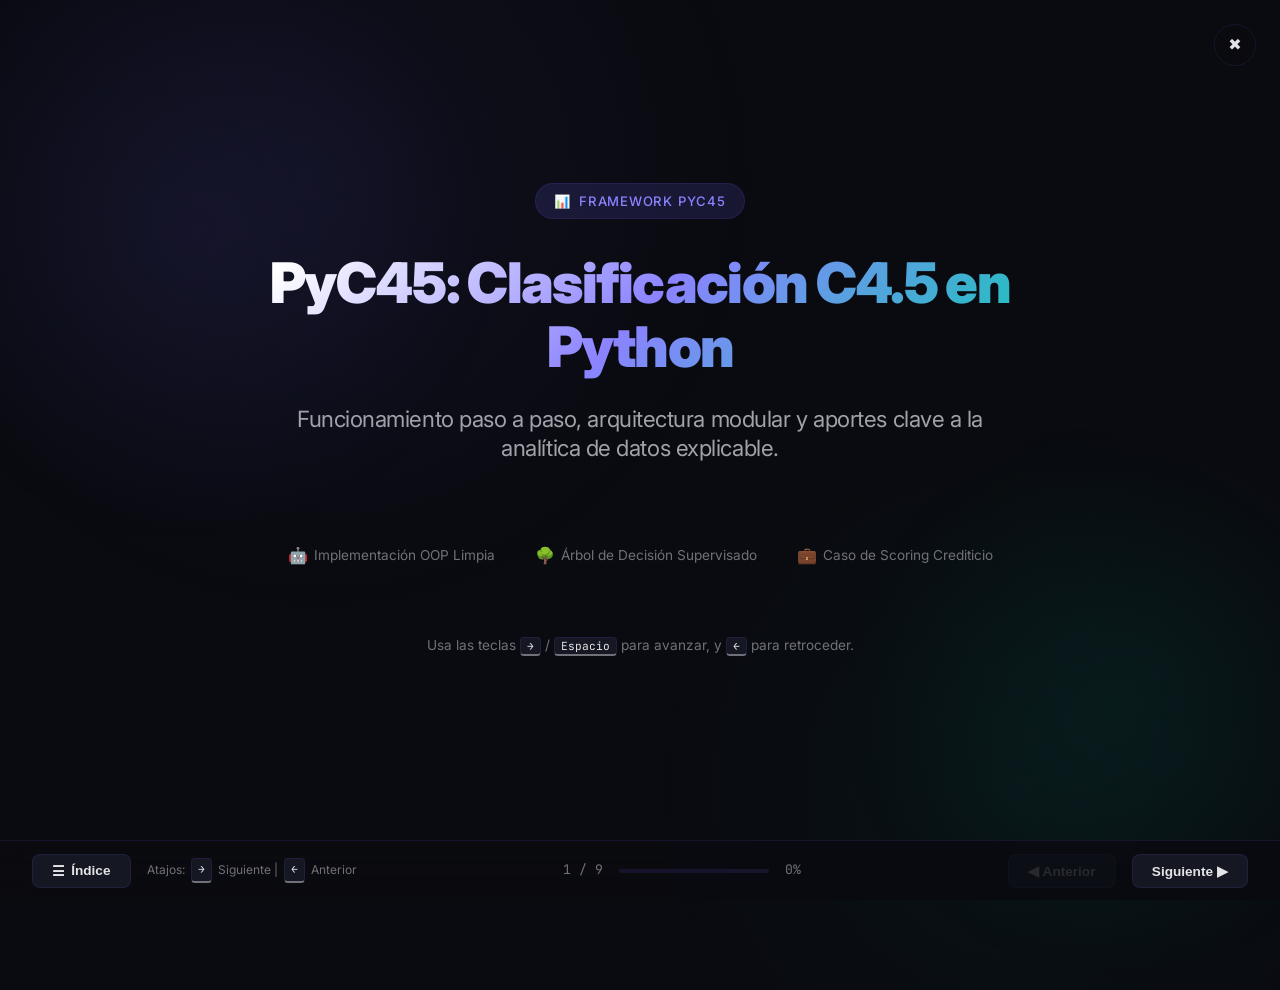
==== web_verification/presentacion.html @ 8dbe1c14 "actualizado" ====
<!DOCTYPE html>
<html lang="es">
<head>
  <meta charset="UTF-8"/>
  <meta name="viewport" content="width=device-width, initial-scale=1.0"/>
  <title>Presentación PyC45 — Funcionamiento, Características y Aportes</title>
  <meta name="description" content="Presentación interactiva sobre el funcionamiento paso a paso, características y aportes a la analítica del framework PyC45."/>
  <link rel="stylesheet" href="presentacion.css"/>
</head>
<body>

  <!-- Ambient Glow Backgrounds -->
  <div class="bg-glow-1"></div>
  <div class="bg-glow-2"></div>

  <!-- Close/Home Button -->
  <a href="index.html" class="home-btn" title="Volver al Informe Técnico">
    <span>✖</span>
  </a>

  <!-- Main Slideshow Container -->
  <div class="presentation-container">
    <div class="slides-wrapper">

      <!-- ==================== SLIDE 1: PORTADA ==================== -->
      <section class="slide slide-cover">
        <div class="hero-badge">
          <span class="icon">📊</span> Framework PyC45
        </div>
        <h1>PyC45: Clasificación C4.5 en Python</h1>
        <h2>Funcionamiento paso a paso, arquitectura modular y aportes clave a la analítica de datos explicable.</h2>
        
        <div class="meta-info" style="margin-top:2rem;">
          <div class="hero-meta-item">
            <span class="icon">🤖</span>
            <span>Implementación OOP Limpia</span>
          </div>
          <div class="hero-meta-item">
            <span class="icon">🌳</span>
            <span>Árbol de Decisión Supervisado</span>
          </div>
          <div class="hero-meta-item">
            <span class="icon">💼</span>
            <span>Caso de Scoring Crediticio</span>
          </div>
        </div>
        
        <p style="margin-top: 4rem; font-size: 0.85rem; color: var(--text-muted);">
          Usa las teclas <span class="key-tag">→</span> / <span class="key-tag">Espacio</span> para avanzar, y <span class="key-tag">←</span> para retroceder.
        </p>
      </section>

      <!-- ==================== SLIDE 2: ¿QUÉ ES PYC45? ==================== -->
      <section class="slide">
        <div class="slide-header">
          <div class="slide-number-indicator">Diapositiva 02</div>
          <h2 class="slide-title">¿Qué es el Proyecto PyC45?</h2>
        </div>
        <div class="slide-body">
          <div class="split-layout">
            <div>
              <p style="font-size:1.15rem; line-height:1.7; margin-bottom:1.5rem;">
                <strong>PyC45</strong> es una implementación limpia, modular y orientada a objetos en Python puro del algoritmo clásico <strong>C4.5</strong> (creado por Ross Quinlan en 1993) para tareas de clasificación binaria supervisada.
              </p>
              
              <div class="info-box method">
                <strong>Objetivo del Framework:</strong><br/>
                Ofrecer una alternativa transparente e interpretable (caja blanca) frente a los complejos estimadores de librerías monolíticas, ideal tanto para la enseñanza académica como para la auditoría de reglas de negocio en entornos productivos.
              </div>
            </div>
            
            <div class="slide-grid-3" style="grid-template-columns: 1fr; gap:1rem;">
              <div class="card-slide">
                <h3><span>🧠</span> Propósito Educativo</h3>
                <p style="font-size:0.85rem;">Código en español estructurado sin optimizaciones oscuras (Cython) para facilitar el debug paso a paso.</p>
              </div>
              <div class="card-slide">
                <h3><span>⚡</span> Enfoque Práctico</h3>
                <p style="font-size:0.85rem;">Preparado para datasets de la vida real con soporte integrado para variables continuas y poda REP.</p>
              </div>
            </div>
          </div>
        </div>
      </section>

      <!-- ==================== SLIDE 3: ARQUITECTURA MODULAR ==================== -->
      <section class="slide">
        <div class="slide-header">
          <div class="slide-number-indicator">Diapositiva 03</div>
          <h2 class="slide-title">Arquitectura y Estructura Modular</h2>
        </div>
        <div class="slide-body">
          <div class="split-layout" style="align-items: stretch;">
            <div>
              <p style="margin-bottom:1.5rem;">
                El framework está desarrollado siguiendo principios de **responsabilidad única** y cohesión interna, dividiendo sus componentes principales en carpetas independientes y auto-contenidas:
              </p>
              <div class="tree-display" style="margin:0; font-size:0.75rem; line-height:1.6;">
PyC45/
├── core/                  # Núcleo Algorítmico
│   ├── classifier.py      # Interfaz de alto nivel (fit/predict)
│   ├── tree_builder.py    # Construcción recursiva del árbol
│   ├── best_split.py      # Selector de corte numérico óptimo
│   ├── entropy.py         # Calculadora de entropía de Shannon
│   ├── pruning.py         # Algoritmo de Poda por Error Reducido (REP)
│   └── decision_node.py   # Estructura del nodo interno o hoja
├── metrics/               # Suite de Evaluación
│   ├── confusion_matrix.py
│   ├── classification_metrics.py (Exactitud, F1, MCC, etc.)
│   └── roc_auc.py         # Cálculo de curva ROC y AUC
└── visualization/         # Visualización y explicabilidad
    ├── tree_plot.py       # Gráfico del árbol con Matplotlib
    └── feature_importance.py # Ranking por Gain Ratio acumulado</div>
            </div>
            
            <div style="display:flex; flex-direction:column; justify-content:center; gap:1rem;">
              <div class="card-slide">
                <h4 style="color:var(--accent-light); margin-bottom:0.5rem;">⚙️ Core Algorítmico</h4>
                <p style="font-size:0.85rem;">Separación clara de la lógica del clasificador y el builder del árbol, aislando los cálculos matemáticos (entropía y ganancia).</p>
              </div>
              <div class="card-slide">
                <h4 style="color:var(--success); margin-bottom:0.5rem;">📊 Evaluación Rigurosa</h4>
                <p style="font-size:0.85rem;">Contiene módulos de evaluación nativos (sin scikit-learn) para graficar curvas ROC y matrices de confusión detalladas.</p>
              </div>
            </div>
          </div>
        </div>
      </section>

      <!-- ==================== SLIDE 4: PIPELINE DE FUNCIONAMIENTO ==================== -->
      <section class="slide">
        <div class="slide-header">
          <div class="slide-number-indicator">Diapositiva 04</div>
          <h2 class="slide-title">Funcionamiento Paso a Paso</h2>
        </div>
        <div class="slide-body">
          <p style="margin-bottom:1.5rem;">El flujo completo de procesamiento de datos y modelado en PyC45 se organiza en 7 etapas consecutivas:</p>
          
          <div class="pipeline-diagram">
            <div class="pipeline-node">1. Carga de Datos</div>
            <div class="pipeline-arrow">➔</div>
            <div class="pipeline-node">2. Limpieza</div>
            <div class="pipeline-arrow">➔</div>
            <div class="pipeline-node">3. Partición (70/30)</div>
            <div class="pipeline-arrow">➔</div>
            <div class="pipeline-node">4. Entrenamiento</div>
          </div>
          
          <div class="pipeline-diagram" style="justify-content: flex-end; flex-direction: row-reverse;">
            <div class="pipeline-node" style="border-color:var(--success)">7. Visualización</div>
            <div class="pipeline-arrow">➔</div>
            <div class="pipeline-node">6. Evaluación</div>
            <div class="pipeline-arrow">➔</div>
            <div class="pipeline-node">5. Poda (REP)</div>
            <div class="pipeline-arrow" style="transform: rotate(180deg)">➔</div>
          </div>

          <div style="margin-top:2rem;" class="slide-grid-3">
            <div class="card-slide">
              <h4 style="color:var(--accent-light);">Paso 1–3: Preparación</h4>
              <p style="font-size:0.82rem; margin-top:0.4rem;">Lectura desde Pandas, eliminación de IDs, y división de datos. Un conjunto de validación (30%) es aislado para el proceso de poda.</p>
            </div>
            <div class="card-slide">
              <h4 style="color:var(--warning);">Paso 4–5: Modelado</h4>
              <p style="font-size:0.82rem; margin-top:0.4rem;">El árbol crece recursivamente seleccionando cortes óptimos. Después, la poda REP recorre el árbol de abajo a arriba colapsando ramas innecesarias.</p>
            </div>
            <div class="card-slide">
              <h4 style="color:var(--success);">Paso 6–7: Interpretación</h4>
              <p style="font-size:0.82rem; margin-top:0.4rem;">Cálculo de ROC-AUC y ranking de variables. Generación del gráfico visual con Matplotlib y exportación interactiva web.</p>
            </div>
          </div>
        </div>
      </section>

      <!-- ==================== SLIDE 5: EL NÚCLEO MATEMÁTICO ==================== -->
      <section class="slide">
        <div class="slide-header">
          <div class="slide-number-indicator">Diapositiva 05</div>
          <h2 class="slide-title">El Núcleo Matemático: Criterio C4.5</h2>
        </div>
        <div class="slide-body">
          <div class="split-layout">
            <div class="math-slide">
              <div class="math-item">
                <h4>1. Entropía de Shannon (Pureza)</h4>
                <p style="font-size:0.85rem; color:var(--text-secondary)">Mide el grado de impureza de las clases en un nodo:</p>
                <div class="formula">H(S) = - \sum p_i \log_2(p_i)</div>
              </div>
              <div class="math-item">
                <h4>2. Ganancia de Información (Reduction)</h4>
                <p style="font-size:0.85rem; color:var(--text-secondary)">Reducción neta de entropía al dividir por el atributo A:</p>
                <div class="formula">IG(S, A) = H(S) - \sum \frac{|S_v|}{|S|} H(S_v)</div>
              </div>
            </div>
            
            <div class="math-slide">
              <div class="math-item" style="border-color:var(--success); background:var(--success-dim)">
                <h4 style="color:var(--success)">3. Normalización con Gain Ratio (C4.5)</h4>
                <p style="font-size:0.85rem; color:var(--text-secondary)">Evita el sesgo de IG hacia atributos con muchos valores dividiendo entre el Split Information:</p>
                <div class="formula" style="color:var(--success); background:rgba(0, 212, 170, 0.08)">
                  GR(S, A) = \frac{IG(S, A)}{SplitInfo(S, A)}
                </div>
                <p style="font-size:0.8rem; color:var(--text-muted); margin-top:0.5rem; text-align:center;">
                  Donde SplitInfo mide la entropía de la propia partición.
                </p>
              </div>
              
              <div class="info-box insight" style="margin:0; padding: 0.8rem 1.2rem;">
                <strong>Manejo Numérico:</strong> C4.5 evalúa dinámicamente todos los puntos de corte medios consecutivos para variables continuas, seleccionando el umbral que maximiza el Gain Ratio.
              </div>
            </div>
          </div>
        </div>
      </section>

      <!-- ==================== SLIDE 6: PODA POR ERROR REDUCIDO ==================== -->
      <section class="slide">
        <div class="slide-header">
          <div class="slide-number-indicator">Diapositiva 06</div>
          <h2 class="slide-title">Simplificación y Control: Poda REP</h2>
        </div>
        <div class="slide-body">
          <div class="split-layout">
            <div>
              <p style="margin-bottom:1.2rem; font-size:1.05rem;">
                La Poda por Error Reducido (**Reduced Error Pruning - REP**) es una técnica clave para evitar el sobreajuste y reducir la complejidad estructural del árbol de decisión.
              </p>
              <div class="info-box warning">
                <strong>¿Cómo funciona?</strong> OPERACIÓN BOTTOM-UP<br/>
                Para cada nodo interno con hijos hoja, se evalúa si convertirlo en una sola hoja (prediciendo la clase mayoritaria local) mantiene o mejora la exactitud (accuracy) en el conjunto de validación independiente.
              </div>
              <p style="font-size:0.9rem; color:var(--text-secondary);">
                Si no hay pérdida de exactitud, el subárbol se elimina (colapsa). El proceso se repite recursivamente hacia arriba.
              </p>
            </div>
            
            <div style="display:flex; flex-direction:column; gap:1.2rem;">
              <div class="card-slide">
                <h4 style="color:var(--warning);">Antes de Poda (Sobreajuste)</h4>
                <p style="font-size:0.85rem;">El árbol crece libremente y memoriza detalles de los datos de entrenamiento (incluyendo ruido). Gran tamaño y profundidad, pero menor exactitud en validación.</p>
              </div>
              <div class="card-slide" style="border-color:var(--success)">
                <h4 style="color:var(--success);">Después de Poda (Generalización)</h4>
                <p style="font-size:0.85rem;">Las ramas que no aportan poder predictivo general sobre el conjunto de validación son colapsadas. Árbol compacto, rápido y fácil de interpretar.</p>
              </div>
            </div>
          </div>
        </div>
      </section>

      <!-- ==================== SLIDE 7: PYC45 VS C4.5 CLÁSICO ==================== -->
      <section class="slide">
        <div class="slide-header">
          <div class="slide-number-indicator">Diapositiva 07</div>
          <h2 class="slide-title">PyC45 vs. Algoritmo C4.5 Clásico</h2>
        </div>
        <div class="slide-body">
          <div class="diff-list">
            <div class="diff-item">
              <div class="diff-title">Lenguaje y Diseño</div>
              <div class="diff-details">
                <strong>C4.5 Clásico:</strong> Código estructurado en C monolítico, difícil de integrar con flujos modernos de datos.<br/>
                <strong>PyC45:</strong> Diseñado en Python 3 orientado a objetos. Legible, modular y documentado en español.
              </div>
            </div>
            <div class="diff-item">
              <div class="diff-title">Entorno de Datos</div>
              <div class="diff-details">
                <strong>C4.5 Clásico:</strong> Archivos planos propietarios (.names, .data).<br/>
                <strong>PyC45:</strong> Carga nativa de dataframes de Pandas y matrices de NumPy. Total compatibilidad en pipelines de ciencia de datos.
              </div>
            </div>
            <div class="diff-item">
              <div class="diff-title">Estrategia de Poda</div>
              <div class="diff-details">
                <strong>C4.5 Clásico:</strong> Poda Pesimista basada en intervalos de confianza estadísticos estimados sobre train.<br/>
                <strong>PyC45:</strong> Poda por Error Reducido (REP) utilizando un conjunto de validación externo e independiente.
              </div>
            </div>
            <div class="diff-item">
              <div class="diff-title">Métricas y Visualización</div>
              <div class="diff-details">
                <strong>C4.5 Clásico:</strong> Reportes básicos en consola con tasas de error generales.<br/>
                <strong>PyC45:</strong> Curva ROC-AUC, coeficientes MCC/F1, importancia de variables y visualización interactiva.
              </div>
            </div>
          </div>
        </div>
      </section>

      <!-- ==================== SLIDE 8: APORTE A ANALÍTICA ==================== -->
      <section class="slide">
        <div class="slide-header">
          <div class="slide-number-indicator">Diapositiva 08</div>
          <h2 class="slide-title">Aporte a la Analítica de Datos</h2>
        </div>
        <div class="slide-body">
          <div class="slide-grid-3">
            <div class="card-slide">
              <div style="font-size:2rem; margin-bottom:0.5rem;">🔍</div>
              <h3>Explicabilidad (XAI)</h3>
              <p style="font-size:0.85rem; line-height:1.6; margin-top:0.5rem;">
                A diferencia de los modelos de "caja negra" (como Gradient Boosting o Redes Neuronales), PyC45 genera reglas de decisión explícitas y auditables, esenciales en finanzas, seguros y medicina legal.
              </p>
            </div>
            <div class="card-slide">
              <div style="font-size:2rem; margin-bottom:0.5rem;">🎓</div>
              <h3>Pedagogía Activa</h3>
              <p style="font-size:0.85rem; line-height:1.6; margin-top:0.5rem;">
                Al ser código transparente en Python, permite a analistas y estudiantes desarmar y depurar el algoritmo paso a paso, comprendiendo a fondo el cálculo de la entropía, selección de umbrales y la poda recursiva.
              </p>
            </div>
            <div class="card-slide">
              <div style="font-size:2rem; margin-bottom:0.5rem;">📈</div>
              <h3>Métricas Robustas</h3>
              <p style="font-size:0.85rem; line-height:1.6; margin-top:0.5rem;">
                Incorpora el Coeficiente de Correlación de Matthews (MCC) y curva ROC-AUC para evitar sesgos ante clases desbalanceadas (como en el caso del impago de tarjetas de crédito).
              </p>
            </div>
          </div>
          
          <div class="info-box insight" style="margin-top:1.5rem; margin-bottom:0;">
            <strong>Explicabilidad Interactiva:</strong> La plataforma web de PyC45 cuenta con un trazador interactivo de caminos de decisión (Decision Path) para explicar individualmente la predicción de cualquier muestra.
          </div>
        </div>
      </section>

      <!-- ==================== SLIDE 9: CONCLUSIONES ==================== -->
      <section class="slide">
        <div class="slide-header">
          <div class="slide-number-indicator">Diapositiva 09</div>
          <h2 class="slide-title">Conclusiones del Proyecto</h2>
        </div>
        <div class="slide-body">
          <div class="split-layout">
            <div>
              <p style="font-size:1.1rem; margin-bottom:1.5rem;">
                El framework PyC45 consolida la aplicación de un algoritmo clásico a los estándares de desarrollo de software modernos.
              </p>
              
              <ul style="padding-left:1.2rem; display:flex; flex-direction:column; gap:0.8rem; font-size:0.95rem; color:var(--text-secondary);">
                <li><strong>Control absoluto:</strong> Permite modificar la lógica de partición y poda sin depender de librerías externas complejas.</li>
                <li><strong>Capacidad predictiva visible:</strong> El árbol identifica variables clave como <code>PAY_0</code> (historial de morosidad reciente) de manera inmediata.</li>
                <li><strong>Punto de partida sólido:</strong> Establece una línea base (baseline) explicable antes de pasar a modelos más complejos.</li>
              </ul>
            </div>
            
            <div class="card-slide" style="border-color:var(--accent);">
              <h3 style="color:var(--accent-light);">🛠️ Comandos de Ejecución</h3>
              <div class="tree-display" style="font-size:0.75rem; line-height:1.5; margin:0.5rem 0; padding:1rem;">
# 1. Ejecutar simulación básica
python main.py

# 2. Selector interactivo de datasets
python ejecutar_con_dataset.py

# 3. Generar informe de métricas JSON
python web_verification/generate_report.py</div>
              <p style="font-size:0.8rem; color:var(--text-muted); margin-top:0.8rem;">
                Consulta la documentación completa en el archivo <a href="../README.md">README.md</a> o abre el archivo <a href="index.html">index.html</a> para ver el informe técnico interactivo.
              </p>
            </div>
          </div>
        </div>
      </section>

    </div>

    <!-- Navigation Controls Footer -->
    <footer class="controls-bar">
      <div class="controls-left">
        <button class="control-btn" id="btn-index" title="Ver Índice (Teclas: I o M)">
          <span>☰</span> Índice
        </button>
        <div class="keyboard-helper">
          Atajos: <span class="key-tag">→</span> Siguiente | <span class="key-tag">←</span> Anterior
        </div>
      </div>
      
      <div class="slide-progress-container">
        <span id="slide-num">1 / 9</span>
        <div class="progress-track">
          <div class="progress-bar" id="progress-bar"></div>
        </div>
        <span id="progress-percent">0%</span>
      </div>
      
      <div class="controls-right">
        <button class="control-btn" id="btn-prev" disabled>
          ◀ Anterior
        </button>
        <button class="control-btn" id="btn-next">
          Siguiente ▶
        </button>
      </div>
    </footer>
  </div>

  <!-- Index Menu Modal -->
  <div class="index-modal" id="modal-index">
    <div class="index-content">
      <h3>
        <span>📋 Contenido de la Presentación</span>
        <button class="close-modal" id="close-modal">&times;</button>
      </h3>
      <ul class="index-list" id="index-list">
        <!-- Built dynamically by JS -->
      </ul>
    </div>
  </div>

  <!-- JavaScript logic link -->
  <script src="presentacion.js"></script>
</body>
</html>
---- web_verification/presentacion.css ----
/* =========================================================
   PyC45 Interactive Slides — CSS Design System
   ========================================================= */

@import url('styles.css');

:root {
  --slide-w: 100vw;
  --slide-h: 100vh;
}

body {
  margin: 0;
  padding: 0;
  background: var(--bg-primary);
  color: var(--text-primary);
  font-family: var(--font-body);
  overflow: hidden;
  height: 100vh;
  width: 100vw;
}

/* Ambient glow backgrounds */
.bg-glow-1 {
  position: absolute;
  top: -10%;
  left: -10%;
  width: 50vw;
  height: 50vw;
  background: radial-gradient(circle, rgba(108,99,255,0.08) 0%, transparent 70%);
  pointer-events: none;
  z-index: 1;
}

.bg-glow-2 {
  position: absolute;
  bottom: -10%;
  right: -10%;
  width: 45vw;
  height: 45vw;
  background: radial-gradient(circle, rgba(0,212,170,0.06) 0%, transparent 70%);
  pointer-events: none;
  z-index: 1;
}

/* Presentation Main Container */
.presentation-container {
  position: relative;
  width: 100%;
  height: 100%;
  display: flex;
  flex-direction: column;
  justify-content: space-between;
  z-index: 10;
}

/* Slides wrapper */
.slides-wrapper {
  position: relative;
  flex: 1;
  width: 100%;
  overflow: hidden;
}

/* Slide default state */
.slide {
  position: absolute;
  top: 0;
  left: 0;
  width: 100%;
  height: 100%;
  padding: 3rem 4rem 5rem;
  display: flex;
  flex-direction: column;
  justify-content: center;
  align-items: flex-start;
  opacity: 0;
  transform: translateX(100px);
  pointer-events: none;
  transition: opacity 0.6s cubic-bezier(0.4, 0, 0.2, 1), transform 0.6s cubic-bezier(0.4, 0, 0.2, 1);
}

/* Slide active state */
.slide.active {
  opacity: 1;
  transform: translateX(0);
  pointer-events: auto;
  z-index: 20;
}

/* Slide previous state (left exit) */
.slide.prev {
  opacity: 0;
  transform: translateX(-100px);
  pointer-events: none;
}

/* Header within slides */
.slide-header {
  margin-bottom: 2rem;
  width: 100%;
  border-bottom: 1px solid var(--border-color);
  padding-bottom: 0.8rem;
  animation: slideDown 0.5s ease forwards;
}

.slide-number-indicator {
  font-family: var(--font-mono);
  font-size: 0.8rem;
  color: var(--accent-light);
  letter-spacing: 0.1em;
  text-transform: uppercase;
  margin-bottom: 0.3rem;
}

.slide-title {
  font-size: 2.2rem;
  font-weight: 800;
  background: linear-gradient(135deg, #fff 20%, var(--accent-light) 100%);
  -webkit-background-clip: text;
  -webkit-text-fill-color: transparent;
  background-clip: text;
}

/* Content layout styles */
.slide-body {
  width: 100%;
  flex: 1;
  display: flex;
  flex-direction: column;
  justify-content: flex-start;
  overflow-y: auto;
  padding-right: 0.5rem;
  animation: fadeInUp 0.7s ease forwards;
}

/* Styles for specific slide layouts */
.slide-cover {
  align-items: center;
  justify-content: center;
  text-align: center;
  padding: 2rem;
}

.slide-cover .hero-badge {
  margin-bottom: 2rem;
}

.slide-cover h1 {
  font-size: 3.5rem;
  font-weight: 900;
  line-height: 1.15;
  background: linear-gradient(135deg, #ffffff 10%, var(--accent-light) 50%, var(--success) 100%);
  -webkit-background-clip: text;
  -webkit-text-fill-color: transparent;
  background-clip: text;
  margin-bottom: 1.5rem;
  max-width: 900px;
}

.slide-cover h2 {
  font-size: 1.4rem;
  color: var(--text-secondary);
  font-weight: 400;
  margin-bottom: 3rem;
  max-width: 700px;
}

.slide-cover .meta-info {
  display: flex;
  justify-content: center;
  gap: 2.5rem;
  margin-top: 1rem;
}

/* Split layout (2 columns) */
.split-layout {
  display: grid;
  grid-template-columns: 1.1fr 0.9fr;
  gap: 3rem;
  align-items: center;
  width: 100%;
}

.split-layout.equal {
  grid-template-columns: 1fr 1fr;
}

/* Grid layout */
.slide-grid-3 {
  display: grid;
  grid-template-columns: repeat(3, 1fr);
  gap: 1.5rem;
  width: 100%;
}

.card-slide {
  background: var(--bg-card);
  border: 1px solid var(--border-color);
  border-radius: var(--radius-md);
  padding: 1.5rem;
  transition: var(--transition);
}

.card-slide:hover {
  border-color: var(--border-glow);
  transform: translateY(-4px);
  background: var(--bg-card-hover);
  box-shadow: var(--shadow-sm);
}

.card-slide h3 {
  color: var(--accent-light);
  margin-bottom: 0.8rem;
  display: flex;
  align-items: center;
  gap: 8px;
}

/* Floating index button */
.home-btn {
  position: absolute;
  top: 1.5rem;
  right: 1.5rem;
  background: rgba(10, 11, 16, 0.6);
  border: 1px solid var(--border-color);
  color: var(--text-primary);
  width: 42px;
  height: 42px;
  border-radius: 50%;
  display: flex;
  align-items: center;
  justify-content: center;
  cursor: pointer;
  z-index: 1000;
  transition: var(--transition);
  backdrop-filter: blur(10px);
}

.home-btn:hover {
  border-color: var(--accent);
  color: var(--accent-light);
  transform: rotate(90deg);
}

/* Navigation controls footer */
.controls-bar {
  height: 60px;
  border-top: 1px solid var(--border-color);
  background: rgba(10, 11, 16, 0.9);
  backdrop-filter: blur(15px);
  display: flex;
  justify-content: space-between;
  align-items: center;
  padding: 0 2rem;
  z-index: 100;
  user-select: none;
}

.controls-left, .controls-right {
  display: flex;
  align-items: center;
  gap: 1rem;
}

.control-btn {
  background: var(--bg-card);
  border: 1px solid var(--border-color);
  color: var(--text-primary);
  padding: 0.5rem 1.2rem;
  border-radius: var(--radius-sm);
  font-size: 0.85rem;
  font-weight: 600;
  cursor: pointer;
  transition: var(--transition);
  display: flex;
  align-items: center;
  gap: 6px;
}

.control-btn:hover {
  border-color: var(--accent);
  background: var(--accent-dim);
  color: var(--accent-light);
}

.control-btn:disabled {
  opacity: 0.3;
  cursor: not-allowed;
  border-color: var(--border-color);
  background: var(--bg-card);
  color: var(--text-muted);
}

.slide-progress-container {
  display: flex;
  align-items: center;
  gap: 1rem;
  font-family: var(--font-mono);
  font-size: 0.82rem;
  color: var(--text-muted);
}

.progress-track {
  width: 150px;
  height: 4px;
  background: var(--border-color);
  border-radius: 2px;
  overflow: hidden;
}

.progress-bar {
  height: 100%;
  width: 0%;
  background: linear-gradient(90deg, var(--accent), var(--success));
  transition: width 0.3s ease;
}

/* Index Menu Modal overlay */
.index-modal {
  position: fixed;
  inset: 0;
  background: rgba(10, 11, 16, 0.92);
  backdrop-filter: blur(25px);
  z-index: 2000;
  display: flex;
  align-items: center;
  justify-content: center;
  opacity: 0;
  pointer-events: none;
  transition: opacity 0.4s ease;
}

.index-modal.active {
  opacity: 1;
  pointer-events: auto;
}

.index-content {
  background: var(--bg-card);
  border: 1px solid var(--border-color);
  border-radius: var(--radius-lg);
  padding: 3rem;
  max-width: 650px;
  width: 90%;
  box-shadow: var(--shadow-lg);
  transform: translateY(30px);
  transition: transform 0.4s cubic-bezier(0.175, 0.885, 0.32, 1.275);
}

.index-modal.active .index-content {
  transform: translateY(0);
}

.index-content h3 {
  font-size: 1.6rem;
  margin-bottom: 1.5rem;
  color: #fff;
  border-bottom: 1px solid var(--border-color);
  padding-bottom: 0.5rem;
  display: flex;
  justify-content: space-between;
  align-items: center;
}

.close-modal {
  background: none;
  border: none;
  color: var(--text-muted);
  font-size: 1.5rem;
  cursor: pointer;
  transition: var(--transition);
}

.close-modal:hover {
  color: var(--danger);
}

.index-list {
  list-style: none;
  display: flex;
  flex-direction: column;
  gap: 0.8rem;
  max-height: 400px;
  overflow-y: auto;
  padding-right: 0.5rem;
}

.index-item-link {
  display: flex;
  align-items: center;
  gap: 15px;
  padding: 0.8rem 1rem;
  background: rgba(255, 255, 255, 0.02);
  border: 1px solid transparent;
  border-radius: var(--radius-sm);
  color: var(--text-secondary);
  font-weight: 500;
  cursor: pointer;
  transition: var(--transition);
}

.index-item-link:hover {
  border-color: var(--accent);
  background: var(--accent-dim);
  color: var(--accent-light);
  padding-left: 1.5rem;
}

.index-item-link.current {
  border-color: var(--success);
  background: var(--success-dim);
  color: var(--success);
}

.index-item-num {
  font-family: var(--font-mono);
  font-size: 0.85rem;
  opacity: 0.7;
}

/* Key Helper indicator overlay */
.keyboard-helper {
  font-size: 0.75rem;
  color: var(--text-muted);
  display: flex;
  align-items: center;
  gap: 6px;
}

.key-tag {
  background: var(--bg-card);
  border: 1px solid var(--border-color);
  border-bottom: 2px solid var(--text-muted);
  border-radius: 4px;
  padding: 1px 6px;
  font-family: var(--font-mono);
  font-size: 0.7rem;
  color: var(--text-primary);
}

/* Step-by-step pipeline graphics */
.pipeline-diagram {
  display: flex;
  justify-content: space-between;
  align-items: center;
  width: 100%;
  margin: 1.5rem 0;
  flex-wrap: wrap;
  gap: 0.5rem;
}

.pipeline-node {
  background: var(--bg-card);
  border: 1px solid var(--border-color);
  border-radius: var(--radius-sm);
  padding: 0.8rem 1.2rem;
  font-weight: 600;
  font-size: 0.85rem;
  text-align: center;
  color: var(--text-primary);
  flex: 1;
  min-width: 130px;
  position: relative;
  transition: var(--transition);
}

.pipeline-node:hover {
  border-color: var(--accent);
  box-shadow: 0 0 15px rgba(108, 99, 255, 0.2);
}

.pipeline-arrow {
  color: var(--accent-light);
  font-weight: bold;
  font-size: 1.2rem;
  user-select: none;
}

/* Formulas layout */
.math-slide {
  display: flex;
  flex-direction: column;
  gap: 1.2rem;
  width: 100%;
}

.math-item {
  background: rgba(108, 99, 255, 0.03);
  border: 1px solid var(--border-color);
  border-radius: var(--radius-md);
  padding: 1rem 1.5rem;
}

.math-item h4 {
  color: var(--success);
  margin-bottom: 0.4rem;
}

.math-item .formula {
  margin: 0.5rem 0 0.2rem;
  background: rgba(10, 11, 16, 0.5);
  font-size: 1.1rem;
}

/* Differences list view */
.diff-list {
  display: flex;
  flex-direction: column;
  gap: 0.8rem;
  width: 100%;
}

.diff-item {
  display: grid;
  grid-template-columns: 200px 1fr;
  background: var(--bg-card);
  border: 1px solid var(--border-color);
  border-radius: var(--radius-sm);
  overflow: hidden;
}

.diff-title {
  background: rgba(108, 99, 255, 0.1);
  padding: 1rem;
  font-weight: bold;
  color: var(--accent-light);
  display: flex;
  align-items: center;
}

.diff-details {
  padding: 1rem;
  font-size: 0.9rem;
}

/* Animation keyframes */
@keyframes fadeInUp {
  from { opacity: 0; transform: translateY(30px); }
  to { opacity: 1; transform: translateY(0); }
}

@keyframes slideDown {
  from { opacity: 0; transform: translateY(-20px); }
  to { opacity: 1; transform: translateY(0); }
}

/* Responsive adjustment for slide layout */
@media (max-width: 900px) {
  .split-layout {
    grid-template-columns: 1fr;
    gap: 1.5rem;
  }
  .slide-grid-3 {
    grid-template-columns: 1fr;
    gap: 1rem;
  }
  .slide {
    padding: 2rem 2rem 5rem;
  }
  .slide-cover h1 {
    font-size: 2.2rem;
  }
  .controls-bar {
    padding: 0 1rem;
  }
  .keyboard-helper {
    display: none;
  }
}
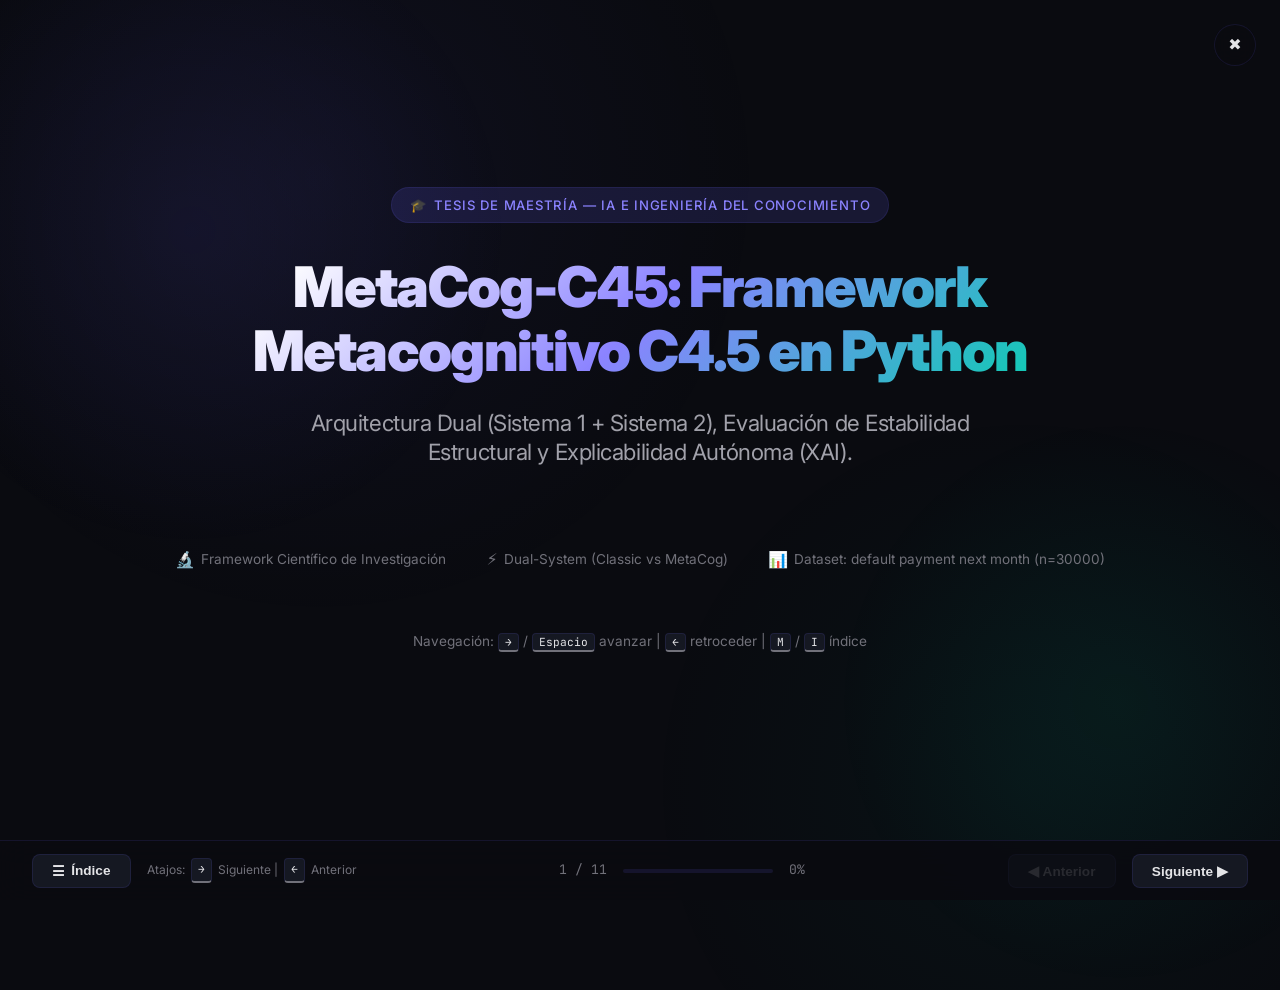
==== commit 065bbd23: "Actualizacion 27-07-2026 resultado web" ====
--- a/web_verification/presentacion.html
+++ b/web_verification/presentacion.html
@@ -3,8 +3,8 @@
 <head>
   <meta charset="UTF-8"/>
   <meta name="viewport" content="width=device-width, initial-scale=1.0"/>
-  <title>Presentación PyC45 — Funcionamiento, Características y Aportes</title>
-  <meta name="description" content="Presentación interactiva sobre el funcionamiento paso a paso, características y aportes a la analítica del framework PyC45."/>
+  <title>Defensa Científica MetaCog-C45 — Arquitectura Metacognitiva de Árboles de Decisión</title>
+  <meta name="description" content="Presentación de defensa científica y tecnológica del framework MetaCog-C45: Sistema 1 + Sistema 2, evaluación de estabilidad (SCS, NS, TS, CI) y auditoría XAI."/>
   <link rel="stylesheet" href="presentacion.css"/>
 </head>
 <body>
@@ -14,7 +14,7 @@
   <div class="bg-glow-2"></div>
 
   <!-- Close/Home Button -->
-  <a href="index.html" class="home-btn" title="Volver al Informe Técnico">
+  <a href="index.html" class="home-btn" title="Volver al Dashboard Técnico">
     <span>✖</span>
   </a>
 
@@ -25,339 +25,469 @@
       <!-- ==================== SLIDE 1: PORTADA ==================== -->
       <section class="slide slide-cover">
         <div class="hero-badge">
-          <span class="icon">📊</span> Framework PyC45
-        </div>
-        <h1>PyC45: Clasificación C4.5 en Python</h1>
-        <h2>Funcionamiento paso a paso, arquitectura modular y aportes clave a la analítica de datos explicable.</h2>
+          <span class="icon">🎓</span> Tesis de Maestría — IA e Ingeniería del Conocimiento
+        </div>
+        <h1>MetaCog-C45: Framework Metacognitivo C4.5 en Python</h1>
+        <h2>Arquitectura Dual (Sistema 1 + Sistema 2), Evaluación de Estabilidad Estructural y Explicabilidad Autónoma (XAI).</h2>
         
         <div class="meta-info" style="margin-top:2rem;">
           <div class="hero-meta-item">
-            <span class="icon">🤖</span>
-            <span>Implementación OOP Limpia</span>
+            <span class="icon">🔬</span>
+            <span>Framework Científico de Investigación</span>
           </div>
           <div class="hero-meta-item">
-            <span class="icon">🌳</span>
-            <span>Árbol de Decisión Supervisado</span>
+            <span class="icon">⚡</span>
+            <span>Dual-System (Classic vs MetaCog)</span>
           </div>
           <div class="hero-meta-item">
-            <span class="icon">💼</span>
-            <span>Caso de Scoring Crediticio</span>
+            <span class="icon">📊</span>
+            <span id="hero-dataset-badge">Dataset: Cargando experiment...</span>
           </div>
         </div>
         
-        <p style="margin-top: 4rem; font-size: 0.85rem; color: var(--text-muted);">
-          Usa las teclas <span class="key-tag">→</span> / <span class="key-tag">Espacio</span> para avanzar, y <span class="key-tag">←</span> para retroceder.
+        <p style="margin-top: 3.5rem; font-size: 0.85rem; color: var(--text-muted);">
+          Navegación: <span class="key-tag">→</span> / <span class="key-tag">Espacio</span> avanzar | <span class="key-tag">←</span> retroceder | <span class="key-tag">M</span> / <span class="key-tag">I</span> índice
         </p>
       </section>
 
-      <!-- ==================== SLIDE 2: ¿QUÉ ES PYC45? ==================== -->
-      <section class="slide">
-        <div class="slide-header">
-          <div class="slide-number-indicator">Diapositiva 02</div>
-          <h2 class="slide-title">¿Qué es el Proyecto PyC45?</h2>
+      <!-- ==================== SLIDE 2: VISIÓN GENERAL Y PARADIGMA ==================== -->
+      <section class="slide">
+        <div class="slide-header">
+          <div class="slide-number-indicator">Diapositiva 02 — Fundamentación</div>
+          <h2 class="slide-title">¿Qué es MetaCog-C45? El Paradigma Dual</h2>
         </div>
         <div class="slide-body">
           <div class="split-layout">
             <div>
-              <p style="font-size:1.15rem; line-height:1.7; margin-bottom:1.5rem;">
-                <strong>PyC45</strong> es una implementación limpia, modular y orientada a objetos en Python puro del algoritmo clásico <strong>C4.5</strong> (creado por Ross Quinlan en 1993) para tareas de clasificación binaria supervisada.
+              <p style="font-size:1.1rem; line-height:1.7; margin-bottom:1.2rem;">
+                <strong>MetaCog-C45</strong> es el artefacto tecnológico de investigación que extiende el algoritmo de clasificación <strong>C4.5</strong> (Ross Quinlan, 1993) integrando un <strong>Sistema 2 metacognitivo</strong> de inspección y autorregulación en tiempo de ejecución.
               </p>
               
               <div class="info-box method">
-                <strong>Objetivo del Framework:</strong><br/>
-                Ofrecer una alternativa transparente e interpretable (caja blanca) frente a los complejos estimadores de librerías monolíticas, ideal tanto para la enseñanza académica como para la auditoría de reglas de negocio en entornos productivos.
+                <strong>Propósito de la Investigación:</strong><br/>
+                Superar las rigideces de estimación puntual del C4.5 clásico dotando al modelo de la capacidad de evaluar su propia incertidumbre, monitorear la estabilidad de los nodos y tomar decisiones adaptativas de intervención o colapso.
               </div>
             </div>
             
             <div class="slide-grid-3" style="grid-template-columns: 1fr; gap:1rem;">
               <div class="card-slide">
-                <h3><span>🧠</span> Propósito Educativo</h3>
-                <p style="font-size:0.85rem;">Código en español estructurado sin optimizaciones oscuras (Cython) para facilitar el debug paso a paso.</p>
-              </div>
-              <div class="card-slide">
-                <h3><span>⚡</span> Enfoque Práctico</h3>
-                <p style="font-size:0.85rem;">Preparado para datasets de la vida real con soporte integrado para variables continuas y poda REP.</p>
-              </div>
-            </div>
-          </div>
-        </div>
-      </section>
-
-      <!-- ==================== SLIDE 3: ARQUITECTURA MODULAR ==================== -->
-      <section class="slide">
-        <div class="slide-header">
-          <div class="slide-number-indicator">Diapositiva 03</div>
-          <h2 class="slide-title">Arquitectura y Estructura Modular</h2>
+                <h3><span>🧠</span> Sistema 1 (Reconocimiento Rápido)</h3>
+                <p style="font-size:0.85rem;">Construcción recursiva C4.5 mediante Entropía de Shannon, Gain Ratio y Poda por Error Reducido (REP) en árbol de decisión de caja blanca.</p>
+              </div>
+              <div class="card-slide" style="border-color:var(--success);">
+                <h3><span>🔍</span> Sistema 2 (Monitoreo Metacognitivo)</h3>
+                <p style="font-size:0.85rem;">Evaluación local con Decision Core, Reflection Engine, simulación bootstrap adaptativa, MetaMemory y trazabilidad auditada via DecisionTrace.</p>
+              </div>
+            </div>
+          </div>
+        </div>
+      </section>
+
+      <!-- ==================== SLIDE 3: ARQUITECTURA MODULAR DE 2 NIVELES ==================== -->
+      <section class="slide">
+        <div class="slide-header">
+          <div class="slide-number-indicator">Diapositiva 03 — Arquitectura</div>
+          <h2 class="slide-title">Arquitectura Modular de 2 Niveles</h2>
         </div>
         <div class="slide-body">
           <div class="split-layout" style="align-items: stretch;">
             <div>
-              <p style="margin-bottom:1.5rem;">
-                El framework está desarrollado siguiendo principios de **responsabilidad única** y cohesión interna, dividiendo sus componentes principales en carpetas independientes y auto-contenidas:
-              </p>
-              <div class="tree-display" style="margin:0; font-size:0.75rem; line-height:1.6;">
-PyC45/
-├── core/                  # Núcleo Algorítmico
-│   ├── classifier.py      # Interfaz de alto nivel (fit/predict)
-│   ├── tree_builder.py    # Construcción recursiva del árbol
-│   ├── best_split.py      # Selector de corte numérico óptimo
-│   ├── entropy.py         # Calculadora de entropía de Shannon
-│   ├── pruning.py         # Algoritmo de Poda por Error Reducido (REP)
-│   └── decision_node.py   # Estructura del nodo interno o hoja
-├── metrics/               # Suite de Evaluación
-│   ├── confusion_matrix.py
-│   ├── classification_metrics.py (Exactitud, F1, MCC, etc.)
-│   └── roc_auc.py         # Cálculo de curva ROC y AUC
-└── visualization/         # Visualización y explicabilidad
-    ├── tree_plot.py       # Gráfico del árbol con Matplotlib
-    └── feature_importance.py # Ranking por Gain Ratio acumulado</div>
+              <p style="margin-bottom:1rem; font-size:0.95rem;">
+                El framework desacopla estrictamente la lógica de construcción del árbol (Sistema 1) de los módulos de introspección metacognitiva (Sistema 2):
+              </p>
+              <div class="tree-display" style="margin:0; font-size:0.72rem; line-height:1.55;">
+metacog-c45/
+├── core/                           # SISTEMA 1: Núcleo Algorítmico Base
+│   ├── classifier.py               # C45Classifier (mode='classic' | 'metacog')
+│   ├── tree_builder.py             # Inducción recursiva C4.5
+│   ├── best_split.py               # Selector de cortes continuos
+│   ├── entropy.py                  # Entropía de Shannon & Gain Ratio
+│   ├── pruning.py                  # Poda por Error Reducido (REP)
+│   └── decision_node.py            # Nodos instrumentados con trace_id
+└── core/metacognition/             # SISTEMA 2: Capa Metacognitiva
+    ├── decision_core.py            # DecisionCore (Cobb-Douglas & Veredictos)
+    ├── reflection_engine.py        # ReflectionEngine (Bootstrap B-replicas)
+    ├── meta_memory.py              # MetaMemory (Almacén de trazas execution)
+    ├── decision_trace.py           # DecisionTrace (Trazas estructuradas XAI)
+    └── experience_statistics.py    # ExperienceStatistics & MetaMemory Fit Index</div>
             </div>
             
             <div style="display:flex; flex-direction:column; justify-content:center; gap:1rem;">
               <div class="card-slide">
-                <h4 style="color:var(--accent-light); margin-bottom:0.5rem;">⚙️ Core Algorítmico</h4>
-                <p style="font-size:0.85rem;">Separación clara de la lógica del clasificador y el builder del árbol, aislando los cálculos matemáticos (entropía y ganancia).</p>
-              </div>
-              <div class="card-slide">
-                <h4 style="color:var(--success); margin-bottom:0.5rem;">📊 Evaluación Rigurosa</h4>
-                <p style="font-size:0.85rem;">Contiene módulos de evaluación nativos (sin scikit-learn) para graficar curvas ROC y matrices de confusión detalladas.</p>
-              </div>
-            </div>
-          </div>
-        </div>
-      </section>
-
-      <!-- ==================== SLIDE 4: PIPELINE DE FUNCIONAMIENTO ==================== -->
-      <section class="slide">
-        <div class="slide-header">
-          <div class="slide-number-indicator">Diapositiva 04</div>
-          <h2 class="slide-title">Funcionamiento Paso a Paso</h2>
-        </div>
-        <div class="slide-body">
-          <p style="margin-bottom:1.5rem;">El flujo completo de procesamiento de datos y modelado en PyC45 se organiza en 7 etapas consecutivas:</p>
-          
-          <div class="pipeline-diagram">
-            <div class="pipeline-node">1. Carga de Datos</div>
-            <div class="pipeline-arrow">➔</div>
-            <div class="pipeline-node">2. Limpieza</div>
-            <div class="pipeline-arrow">➔</div>
-            <div class="pipeline-node">3. Partición (70/30)</div>
-            <div class="pipeline-arrow">➔</div>
-            <div class="pipeline-node">4. Entrenamiento</div>
-          </div>
-          
-          <div class="pipeline-diagram" style="justify-content: flex-end; flex-direction: row-reverse;">
-            <div class="pipeline-node" style="border-color:var(--success)">7. Visualización</div>
-            <div class="pipeline-arrow">➔</div>
-            <div class="pipeline-node">6. Evaluación</div>
-            <div class="pipeline-arrow">➔</div>
-            <div class="pipeline-node">5. Poda (REP)</div>
-            <div class="pipeline-arrow" style="transform: rotate(180deg)">➔</div>
-          </div>
-
-          <div style="margin-top:2rem;" class="slide-grid-3">
+                <h4 style="color:var(--accent-light); margin-bottom:0.4rem;">⚙️ Sistema 1: Algoritmo Inductivo</h4>
+                <p style="font-size:0.83rem;">Garantiza compatibilidad total con C4.5 clásico, permitiendo evaluar baselines deterministas y reproducibles.</p>
+              </div>
+              <div class="card-slide" style="border-color:var(--success);">
+                <h4 style="color:var(--success); margin-bottom:0.4rem;">🔬 Sistema 2: Motor Metacognitivo</h4>
+                <p style="font-size:0.83rem;">Monitorea $SCS, NS, TS, CI$, ejecuta remuestreo bootstrap local $B$ y registra trazas en `MetaMemory` para auditoría XAI.</p>
+              </div>
+            </div>
+          </div>
+        </div>
+      </section>
+
+      <!-- ==================== SLIDE 4: PIPELINE DE FUNCIONAMIENTO DUAL ==================== -->
+      <section class="slide">
+        <div class="slide-header">
+          <div class="slide-number-indicator">Diapositiva 04 — Flujo Metacognitivo</div>
+          <h2 class="slide-title">Pipeline Dual: Sistema 1 + Sistema 2</h2>
+        </div>
+        <div class="slide-body">
+          <div class="dual-pipeline-container">
+            <div class="pipeline-level-card level-1">
+              <div class="pipeline-level-header">
+                <span class="level-badge">Nivel 1: Sistema 1</span>
+                <h4>Inducción Estructural C4.5 + Poda REP</h4>
+              </div>
+              <div class="pipeline-diagram" style="margin:0;">
+                <div class="pipeline-node">Carga & Clean</div>
+                <div class="pipeline-arrow">➔</div>
+                <div class="pipeline-node">División Train/Val</div>
+                <div class="pipeline-arrow">➔</div>
+                <div class="pipeline-node">Cálculo GR Opt.</div>
+                <div class="pipeline-arrow">➔</div>
+                <div class="pipeline-node">Poda REP (Bottom-Up)</div>
+              </div>
+            </div>
+
+            <div class="pipeline-level-card level-2">
+              <div class="pipeline-level-header">
+                <span class="level-badge">Nivel 2: Sistema 2</span>
+                <h4>Monitoreo, Evaluación de Confianza y Regulación</h4>
+              </div>
+              <div class="pipeline-diagram" style="margin:0;">
+                <div class="pipeline-node">Instrumentación Metanodos</div>
+                <div class="pipeline-arrow">➔</div>
+                <div class="pipeline-node">Simulación Bootstrap (B)</div>
+                <div class="pipeline-arrow">➔</div>
+                <div class="pipeline-node">Cálculo SCS, NS, TS, CI</div>
+                <div class="pipeline-arrow">➔</div>
+                <div class="pipeline-node" style="border-color:var(--success)">Veredicto DecisionCore</div>
+              </div>
+            </div>
+          </div>
+
+          <div style="margin-top:1.2rem;" class="slide-grid-3">
             <div class="card-slide">
-              <h4 style="color:var(--accent-light);">Paso 1–3: Preparación</h4>
-              <p style="font-size:0.82rem; margin-top:0.4rem;">Lectura desde Pandas, eliminación de IDs, y división de datos. Un conjunto de validación (30%) es aislado para el proceso de poda.</p>
+              <h4 style="color:var(--accent-light);">1. Instrumentación</h4>
+              <p style="font-size:0.8rem; margin-top:0.3rem;">Cada nodo del árbol es envuelto en un metanodo que captura contexto de profundidad $d$ y densidad de muestras $\rho$.</p>
             </div>
             <div class="card-slide">
-              <h4 style="color:var(--warning);">Paso 4–5: Modelado</h4>
-              <p style="font-size:0.82rem; margin-top:0.4rem;">El árbol crece recursivamente seleccionando cortes óptimos. Después, la poda REP recorre el árbol de abajo a arriba colapsando ramas innecesarias.</p>
+              <h4 style="color:var(--warning);">2. Introspección (B)</h4>
+              <p style="font-size:0.8rem; margin-top:0.3rem;">`ReflectionEngine` ejecuta $B$ réplicas de perturbación bootstrap para medir la estabilidad de la variable ($NS$) y del umbral ($TS$).</p>
             </div>
             <div class="card-slide">
-              <h4 style="color:var(--success);">Paso 6–7: Interpretación</h4>
-              <p style="font-size:0.82rem; margin-top:0.4rem;">Cálculo de ROC-AUC y ranking de variables. Generación del gráfico visual con Matplotlib y exportación interactiva web.</p>
-            </div>
-          </div>
-        </div>
-      </section>
-
-      <!-- ==================== SLIDE 5: EL NÚCLEO MATEMÁTICO ==================== -->
-      <section class="slide">
-        <div class="slide-header">
-          <div class="slide-number-indicator">Diapositiva 05</div>
-          <h2 class="slide-title">El Núcleo Matemático: Criterio C4.5</h2>
+              <h4 style="color:var(--success);">3. Veredicto & Traza</h4>
+              <p style="font-size:0.8rem; margin-top:0.3rem;">`DecisionCore` evalúa el $SCS$ mediante Cobb-Douglas y emite veredictos (`ACCEPT`, `OVERRIDE`, `FALLBACK`) guardados en `DecisionTrace`.</p>
+            </div>
+          </div>
+        </div>
+      </section>
+
+      <!-- ==================== SLIDE 5: EL NÚCLEO MATEMÁTICO SISTEMA 1 ==================== -->
+      <section class="slide">
+        <div class="slide-header">
+          <div class="slide-number-indicator">Diapositiva 05 — Fundamento Matemático</div>
+          <h2 class="slide-title">Núcleo Matemático del Sistema 1: Criterio C4.5</h2>
         </div>
         <div class="slide-body">
           <div class="split-layout">
             <div class="math-slide">
               <div class="math-item">
-                <h4>1. Entropía de Shannon (Pureza)</h4>
-                <p style="font-size:0.85rem; color:var(--text-secondary)">Mide el grado de impureza de las clases en un nodo:</p>
-                <div class="formula">H(S) = - \sum p_i \log_2(p_i)</div>
+                <h4>1. Entropía de Shannon (Impureza Local)</h4>
+                <p style="font-size:0.83rem; color:var(--text-secondary)">Mide el desorden informativo de la distribución de clases en el conjunto $S$:</p>
+                <div class="formula">H(S) = - \sum_{i=1}^{k} p_i \log_2(p_i)</div>
               </div>
               <div class="math-item">
-                <h4>2. Ganancia de Información (Reduction)</h4>
-                <p style="font-size:0.85rem; color:var(--text-secondary)">Reducción neta de entropía al dividir por el atributo A:</p>
-                <div class="formula">IG(S, A) = H(S) - \sum \frac{|S_v|}{|S|} H(S_v)</div>
+                <h4>2. Ganancia de Información (Information Gain)</h4>
+                <p style="font-size:0.83rem; color:var(--text-secondary)">Reducción de entropía tras la partición por el atributo $A$:</p>
+                <div class="formula">IG(S, A) = H(S) - \sum_{v \in Val(A)} \frac{|S_v|}{|S|} H(S_v)</div>
               </div>
             </div>
             
             <div class="math-slide">
               <div class="math-item" style="border-color:var(--success); background:var(--success-dim)">
-                <h4 style="color:var(--success)">3. Normalización con Gain Ratio (C4.5)</h4>
-                <p style="font-size:0.85rem; color:var(--text-secondary)">Evita el sesgo de IG hacia atributos con muchos valores dividiendo entre el Split Information:</p>
+                <h4 style="color:var(--success)">3. Normalización con Gain Ratio (Quinlan, 1993)</h4>
+                <p style="font-size:0.83rem; color:var(--text-secondary)">Penaliza atributos con excesivas particiones dividiendo entre el Split Information:</p>
                 <div class="formula" style="color:var(--success); background:rgba(0, 212, 170, 0.08)">
-                  GR(S, A) = \frac{IG(S, A)}{SplitInfo(S, A)}
+                  GR(S, A) = \frac{IG(S, A)}{SplitInfo(S, A)}, \quad SplitInfo(S, A) = - \sum \frac{|S_v|}{|S|} \log_2 \frac{|S_v|}{|S|}
                 </div>
-                <p style="font-size:0.8rem; color:var(--text-muted); margin-top:0.5rem; text-align:center;">
-                  Donde SplitInfo mide la entropía de la propia partición.
-                </p>
               </div>
               
               <div class="info-box insight" style="margin:0; padding: 0.8rem 1.2rem;">
-                <strong>Manejo Numérico:</strong> C4.5 evalúa dinámicamente todos los puntos de corte medios consecutivos para variables continuas, seleccionando el umbral que maximiza el Gain Ratio.
-              </div>
-            </div>
-          </div>
-        </div>
-      </section>
-
-      <!-- ==================== SLIDE 6: PODA POR ERROR REDUCIDO ==================== -->
-      <section class="slide">
-        <div class="slide-header">
-          <div class="slide-number-indicator">Diapositiva 06</div>
-          <h2 class="slide-title">Simplificación y Control: Poda REP</h2>
+                <strong>Evaluación Continua:</strong> Para variables numéricas, el módulo `BestSplitFinder` ordena las observaciones y evalúa el $GR$ en cada punto medio consecutivo, eligiendo la partición óptima.
+              </div>
+            </div>
+          </div>
+        </div>
+      </section>
+
+      <!-- ==================== SLIDE 6: MÉTRICAS MATEMÁTICAS DEL SISTEMA 2 ==================== -->
+      <section class="slide">
+        <div class="slide-header">
+          <div class="slide-number-indicator">Diapositiva 06 — Métricas Metacognitivas</div>
+          <h2 class="slide-title">Métricas Metacognitivas del Sistema 2</h2>
+        </div>
+        <div class="slide-body">
+          <div class="math-grid-2x2">
+            <!-- SCS Card -->
+            <div class="math-metric-card">
+              <div class="card-header-badge">
+                <span class="metric-name">Split Confidence Score (SCS)</span>
+                <span class="metric-range">Rango: [0, 1]</span>
+              </div>
+              <div class="formula-box">
+                SCS = GR_{norm} \cdot NS^{\alpha} \cdot TS^{\beta} \cdot (1 - CI)^{\gamma}
+              </div>
+              <div class="concept-desc">
+                Función de utilidad multiplicativa (Cobb-Douglas) con elasticidades adaptativas $\alpha, \beta$ escaladas por profundidad $d$ y densidad $\rho$.
+              </div>
+              <div class="decision-effect">
+                <strong>Efecto DecisionCore:</strong> $SCS \ge \theta_{accept} \implies$ `ACCEPT`; $\theta_{reject} \le SCS < \theta_{accept} \implies$ `OVERRIDE`; $SCS < \theta_{reject} \implies$ `FALLBACK`.
+              </div>
+            </div>
+
+            <!-- NS Card -->
+            <div class="math-metric-card">
+              <div class="card-header-badge">
+                <span class="metric-name">Node Stability (NS)</span>
+                <span class="metric-range">Rango: [0, 1]</span>
+              </div>
+              <div class="formula-box">
+                NS = p^* \cdot \left(1 - \frac{H(p_B)}{\log_2(d_{eff})}\right)
+              </div>
+              <div class="concept-desc">
+                Estabilidad estructural de la característica seleccionada bajo $B$ réplicas bootstrap, corregida por la entropía de selección $H(p_B)$ sobre variables activas $d_{eff}$.
+              </div>
+              <div class="decision-effect">
+                <strong>Efecto ReflectionEngine:</strong> Mide firmeza estructural. $NS$ bajo detecta alta fragilidad de límites y activa la reevaluación de atributos competidores.
+              </div>
+            </div>
+
+            <!-- TS Card -->
+            <div class="math-metric-card">
+              <div class="card-header-badge">
+                <span class="metric-name">Threshold Survival (TS)</span>
+                <span class="metric-range">Rango: (0, 1]</span>
+              </div>
+              <div class="formula-box">
+                TS = \exp\left(-\frac{\sigma_{\theta}^2}{\sigma_{local}^2 (1 + \epsilon) + \epsilon}\right)
+              </div>
+              <div class="concept-desc">
+                Supervivencia y viabilidad del umbral numérico continuo frente a la varianza de cortes bootstrap $\sigma_{\theta}^2$ relativa a la varianza local $\sigma_{local}^2$.
+              </div>
+              <div class="decision-effect">
+                <strong>Efecto ReflectionEngine:</strong> Mide volatilidad del umbral. $TS$ bajo penaliza cortes numéricos inestables previniendo sobreajuste local.
+              </div>
+            </div>
+
+            <!-- CI Card -->
+            <div class="math-metric-card">
+              <div class="card-header-badge">
+                <span class="metric-name">Competitiveness Index (CI)</span>
+                <span class="metric-range">Rango: [0, 1]</span>
+              </div>
+              <div class="formula-box">
+                CI = 1 - \frac{\Delta GR}{GR_1 + \epsilon} = \frac{GR_2}{GR_1 + \epsilon}
+              </div>
+              <div class="concept-desc">
+                Índice de colisión y brecha de competencia entre el primer atributo óptimo ($GR_1$) y el segundo mejor competidor ($GR_2$).
+              </div>
+              <div class="decision-effect">
+                <strong>Efecto DecisionCore:</strong> $CI \to 1$ indica empate crítico; activa la penalización $(1 - CI)^\gamma$ forzando regulación metacognitiva.
+              </div>
+            </div>
+          </div>
+        </div>
+      </section>
+
+      <!-- ==================== SLIDE 7: PODA POR ERROR REDUCIDO ==================== -->
+      <section class="slide">
+        <div class="slide-header">
+          <div class="slide-number-indicator">Diapositiva 07 — Control Estructural</div>
+          <h2 class="slide-title">Simplificación Estructural: Poda REP</h2>
         </div>
         <div class="slide-body">
           <div class="split-layout">
             <div>
               <p style="margin-bottom:1.2rem; font-size:1.05rem;">
-                La Poda por Error Reducido (**Reduced Error Pruning - REP**) es una técnica clave para evitar el sobreajuste y reducir la complejidad estructural del árbol de decisión.
+                La Poda por Error Reducido (<strong>Reduced Error Pruning - REP</strong>) actúa como el mecanismo primario del Sistema 1 para controlar la complejidad del árbol.
               </p>
               <div class="info-box warning">
-                <strong>¿Cómo funciona?</strong> OPERACIÓN BOTTOM-UP<br/>
-                Para cada nodo interno con hijos hoja, se evalúa si convertirlo en una sola hoja (prediciendo la clase mayoritaria local) mantiene o mejora la exactitud (accuracy) en el conjunto de validación independiente.
+                <strong>Mecanismo Bottom-Up:</strong><br/>
+                Para cada subárbol con hijos hoja, se evalúa el impacto en la exactitud (accuracy) sobre el conjunto de validación independiente si el subárbol se colapsa a una única hoja.
               </div>
               <p style="font-size:0.9rem; color:var(--text-secondary);">
-                Si no hay pérdida de exactitud, el subárbol se elimina (colapsa). El proceso se repite recursivamente hacia arriba.
+                Si el colapso no incrementa el error en validación, las ramas redundantes son eliminadas.
               </p>
             </div>
             
             <div style="display:flex; flex-direction:column; gap:1.2rem;">
               <div class="card-slide">
-                <h4 style="color:var(--warning);">Antes de Poda (Sobreajuste)</h4>
-                <p style="font-size:0.85rem;">El árbol crece libremente y memoriza detalles de los datos de entrenamiento (incluyendo ruido). Gran tamaño y profundidad, pero menor exactitud en validación.</p>
+                <h4 style="color:var(--warning);">Árbol Sin Podar (Sobreajustado)</h4>
+                <p style="font-size:0.85rem;">Memorización de ruido del conjunto de entrenamiento. Elevada profundidad y ramas frágiles con baja estabilidad.</p>
               </div>
               <div class="card-slide" style="border-color:var(--success)">
-                <h4 style="color:var(--success);">Después de Poda (Generalización)</h4>
-                <p style="font-size:0.85rem;">Las ramas que no aportan poder predictivo general sobre el conjunto de validación son colapsadas. Árbol compacto, rápido y fácil de interpretar.</p>
-              </div>
-            </div>
-          </div>
-        </div>
-      </section>
-
-      <!-- ==================== SLIDE 7: PYC45 VS C4.5 CLÁSICO ==================== -->
-      <section class="slide">
-        <div class="slide-header">
-          <div class="slide-number-indicator">Diapositiva 07</div>
-          <h2 class="slide-title">PyC45 vs. Algoritmo C4.5 Clásico</h2>
-        </div>
-        <div class="slide-body">
-          <div class="diff-list">
-            <div class="diff-item">
-              <div class="diff-title">Lenguaje y Diseño</div>
-              <div class="diff-details">
-                <strong>C4.5 Clásico:</strong> Código estructurado en C monolítico, difícil de integrar con flujos modernos de datos.<br/>
-                <strong>PyC45:</strong> Diseñado en Python 3 orientado a objetos. Legible, modular y documentado en español.
-              </div>
-            </div>
-            <div class="diff-item">
-              <div class="diff-title">Entorno de Datos</div>
-              <div class="diff-details">
-                <strong>C4.5 Clásico:</strong> Archivos planos propietarios (.names, .data).<br/>
-                <strong>PyC45:</strong> Carga nativa de dataframes de Pandas y matrices de NumPy. Total compatibilidad en pipelines de ciencia de datos.
-              </div>
-            </div>
-            <div class="diff-item">
-              <div class="diff-title">Estrategia de Poda</div>
-              <div class="diff-details">
-                <strong>C4.5 Clásico:</strong> Poda Pesimista basada en intervalos de confianza estadísticos estimados sobre train.<br/>
-                <strong>PyC45:</strong> Poda por Error Reducido (REP) utilizando un conjunto de validación externo e independiente.
-              </div>
-            </div>
-            <div class="diff-item">
-              <div class="diff-title">Métricas y Visualización</div>
-              <div class="diff-details">
-                <strong>C4.5 Clásico:</strong> Reportes básicos en consola con tasas de error generales.<br/>
-                <strong>PyC45:</strong> Curva ROC-AUC, coeficientes MCC/F1, importancia de variables y visualización interactiva.
-              </div>
-            </div>
-          </div>
-        </div>
-      </section>
-
-      <!-- ==================== SLIDE 8: APORTE A ANALÍTICA ==================== -->
-      <section class="slide">
-        <div class="slide-header">
-          <div class="slide-number-indicator">Diapositiva 08</div>
-          <h2 class="slide-title">Aporte a la Analítica de Datos</h2>
+                <h4 style="color:var(--success);">Árbol Podado con REP (Generalizado)</h4>
+                <p style="font-size:0.85rem;">Estructura compacta optimizada contra el conjunto de validación. Mayor velocidad de inferencia y reglas de mayor generalización.</p>
+              </div>
+            </div>
+          </div>
+        </div>
+      </section>
+
+      <!-- ==================== SLIDE 8: C4.5 CLÁSICO VS METACOG-C45 ==================== -->
+      <section class="slide">
+        <div class="slide-header">
+          <div class="slide-number-indicator">Diapositiva 08 — Comparativa Científica</div>
+          <h2 class="slide-title">Classic C4.5 vs. MetaCog-C45</h2>
+        </div>
+        <div class="slide-body">
+          <table class="comparison-table-scientific">
+            <thead>
+              <tr>
+                <th>Dimensión Científica</th>
+                <th>C4.5 Clásico (Quinlan, 1993)</th>
+                <th>MetaCog-C45 Framework</th>
+              </tr>
+            </thead>
+            <tbody>
+              <tr>
+                <td><strong>Paradigma de Ejecución</strong></td>
+                <td><span class="mode-badge classic">Deterministic Single-Pass</span> Inducción monolítica sin autorreflexión.</td>
+                <td><span class="mode-badge metacog">Adaptive Dual-System</span> Sistema 1 + Sistema 2 con metacognición autónoma.</td>
+              </tr>
+              <tr>
+                <td><strong>Evaluación de Nodos</strong></td>
+                <td>Puntual basada únicamente en Gain Ratio ($GR$).</td>
+                <td>Multidimensional ($SCS$) con elasticidades adaptativas Cobb-Douglas ($\alpha, \beta$).</td>
+              </tr>
+              <tr>
+                <td><strong>Estabilidad y Resiliencia</strong></td>
+                <td>Asume estática de datos; susceptible a ruido y pequeñas variaciones.</td>
+                <td>Cuantifica estabilidad estructural de nodo ($NS$) y supervivencia de umbral ($TS$).</td>
+              </tr>
+              <tr>
+                <td><strong>Resolución de Ambigüedad</strong></td>
+                <td>Selección arbitraria en empates o brechas estrechas.</td>
+                <td>Índice de Competitividad ($CI$) y reevaluación bootstrap por `ReflectionEngine`.</td>
+              </tr>
+              <tr>
+                <td><strong>Trazabilidad y Auditoría XAI</strong></td>
+                <td>Sin memoria de ejecución; reglas estáticas.</td>
+                <td>Registro completo de trazas `DecisionTrace` en `MetaMemory` con MetaMemory Fit Index (MFI).</td>
+              </tr>
+            </tbody>
+          </table>
+
+          <!-- Dynamic Experiment Banner -->
+          <div class="info-box insight" style="margin-top:1.2rem; margin-bottom:0;" id="presentation-experiment-summary">
+            <strong>Experimento Activo:</strong> Cargando métricas en vivo desde <code>report_data.js</code>...
+          </div>
+        </div>
+      </section>
+
+      <!-- ==================== SLIDE 9: CONTRIBUCIÓN CIENTÍFICA ==================== -->
+      <section class="slide">
+        <div class="slide-header">
+          <div class="slide-number-indicator">Diapositiva 09 — Aportes de la Tesis</div>
+          <h2 class="slide-title">Contribución Científica de MetaCog-C45</h2>
+        </div>
+        <div class="slide-body">
+          <div class="contribution-grid">
+            <div class="contribution-card limitations">
+              <h3 style="color:var(--danger)"><span>⚠️</span> Limitaciones Resueltas del C4.5 Clásico</h3>
+              <ul>
+                <li><strong>Estimación Puntual Rígida:</strong> Elimina la dependencia ciega del $GR$ local mediante la evaluación de confianza $SCS$.</li>
+                <li><strong>Fragilidad de Limites Numéricos:</strong> Resuelve el sobreajuste de cortes continuos analizando la supervivencia de umbral ($TS$).</li>
+                <li><strong>Ausencia de Autoconocimiento:</strong> Elimina la incapacidad del modelo para detectar sus propias regiones de incertidumbre.</li>
+                <li><strong>Cero Memoria de Ejecución:</strong> Supera la opacidad operativa almacenando la trayectoria metacognitiva de cada muestra.</li>
+              </ul>
+            </div>
+
+            <div class="contribution-card advances">
+              <h3 style="color:var(--success)"><span>🔬</span> Aportes Originales de la Investigación</h3>
+              <ul>
+                <li><strong>Arquitectura Metacognitiva Dual:</strong> Formalización de la desacoplada interacción entre Sistema 1 e Inspección Sistema 2.</li>
+                <li><strong>Métricas Formuladas Fielmente:</strong> Definición e implementación exacta de $SCS$, $NS$, $TS$ y $CI$.</li>
+                <li><strong>Explicabilidad Dirigida por Memoria (XAI):</strong> Introducción de `MetaMemory` y el MetaMemory Fit Index (MFI) para trazabilidad.</li>
+                <li><strong>Framework Abierto e Interoperable:</strong> Implementación orientada a objetos en Python puro con despliegue nativo en CLI y Web.</li>
+              </ul>
+            </div>
+          </div>
+        </div>
+      </section>
+
+      <!-- ==================== SLIDE 10: EXPLICABILIDAD METANODOS & XAI ==================== -->
+      <section class="slide">
+        <div class="slide-header">
+          <div class="slide-number-indicator">Diapositiva 10 — Auditoría y Explicabilidad</div>
+          <h2 class="slide-title">Explicabilidad Metacognitiva y Auditoría XAI</h2>
         </div>
         <div class="slide-body">
           <div class="slide-grid-3">
             <div class="card-slide">
-              <div style="font-size:2rem; margin-bottom:0.5rem;">🔍</div>
-              <h3>Explicabilidad (XAI)</h3>
-              <p style="font-size:0.85rem; line-height:1.6; margin-top:0.5rem;">
-                A diferencia de los modelos de "caja negra" (como Gradient Boosting o Redes Neuronales), PyC45 genera reglas de decisión explícitas y auditables, esenciales en finanzas, seguros y medicina legal.
+              <div style="font-size:2rem; margin-bottom:0.5rem;">📜</div>
+              <h3>DecisionTrace ESTRUCTURADO</h3>
+              <p style="font-size:0.83rem; line-height:1.6; margin-top:0.4rem;">
+                Cada predicción genera un objeto auditables con los valores de $SCS$, veredicto emitido, justificación textual y camino de decisiones (Decision Path).
               </p>
             </div>
             <div class="card-slide">
-              <div style="font-size:2rem; margin-bottom:0.5rem;">🎓</div>
-              <h3>Pedagogía Activa</h3>
-              <p style="font-size:0.85rem; line-height:1.6; margin-top:0.5rem;">
-                Al ser código transparente en Python, permite a analistas y estudiantes desarmar y depurar el algoritmo paso a paso, comprendiendo a fondo el cálculo de la entropía, selección de umbrales y la poda recursiva.
+              <div style="font-size:2rem; margin-bottom:0.5rem;">💾</div>
+              <h3>SUBSISTEMA MetaMemory</h3>
+              <p style="font-size:0.83rem; line-height:1.6; margin-top:0.4rem;">
+                Almacena el historial de trazas de inferencia. Permite calcular el <strong>MetaMemory Fit Index (MFI)</strong> para medir el ajuste metacognitivo global.
               </p>
             </div>
             <div class="card-slide">
-              <div style="font-size:2rem; margin-bottom:0.5rem;">📈</div>
-              <h3>Métricas Robustas</h3>
-              <p style="font-size:0.85rem; line-height:1.6; margin-top:0.5rem;">
-                Incorpora el Coeficiente de Correlación de Matthews (MCC) y curva ROC-AUC para evitar sesgos ante clases desbalanceadas (como en el caso del impago de tarjetas de crédito).
+              <div style="font-size:2rem; margin-bottom:0.5rem;">🌐</div>
+              <h3>DASHBOARD CIENTÍFICO WEB</h3>
+              <p style="font-size:0.83rem; line-height:1.6; margin-top:0.4rem;">
+                La plataforma interactiva (`web_verification/index.html`) permite explorar dinámicamente árboles, matrices de confusión y trazas por muestra.
               </p>
             </div>
           </div>
           
-          <div class="info-box insight" style="margin-top:1.5rem; margin-bottom:0;">
-            <strong>Explicabilidad Interactiva:</strong> La plataforma web de PyC45 cuenta con un trazador interactivo de caminos de decisión (Decision Path) para explicar individualmente la predicción de cualquier muestra.
-          </div>
-        </div>
-      </section>
-
-      <!-- ==================== SLIDE 9: CONCLUSIONES ==================== -->
-      <section class="slide">
-        <div class="slide-header">
-          <div class="slide-number-indicator">Diapositiva 09</div>
-          <h2 class="slide-title">Conclusiones del Proyecto</h2>
+          <div class="info-box insight" style="margin-top:1.5rem; margin-bottom:0;" id="presentation-xai-status">
+            <strong>Auditoría Metacognitiva:</strong> Traza de ejecución registrada para cada muestra evaluada en el dataset activo.
+          </div>
+        </div>
+      </section>
+
+      <!-- ==================== SLIDE 11: CONCLUSIONES Y COMANDOS ==================== -->
+      <section class="slide">
+        <div class="slide-header">
+          <div class="slide-number-indicator">Diapositiva 11 — Conclusiones</div>
+          <h2 class="slide-title">Conclusiones y Ejecución del Framework</h2>
         </div>
         <div class="slide-body">
           <div class="split-layout">
             <div>
-              <p style="font-size:1.1rem; margin-bottom:1.5rem;">
-                El framework PyC45 consolida la aplicación de un algoritmo clásico a los estándares de desarrollo de software modernos.
+              <p style="font-size:1.05rem; margin-bottom:1.2rem;">
+                MetaCog-C45 demuestra que es posible elevar algoritmos de árboles de decisión clásicos a los más altos estándares de rigor científico, resiliencia y explicabilidad.
               </p>
               
-              <ul style="padding-left:1.2rem; display:flex; flex-direction:column; gap:0.8rem; font-size:0.95rem; color:var(--text-secondary);">
-                <li><strong>Control absoluto:</strong> Permite modificar la lógica de partición y poda sin depender de librerías externas complejas.</li>
-                <li><strong>Capacidad predictiva visible:</strong> El árbol identifica variables clave como <code>PAY_0</code> (historial de morosidad reciente) de manera inmediata.</li>
-                <li><strong>Punto de partida sólido:</strong> Establece una línea base (baseline) explicable antes de pasar a modelos más complejos.</li>
+              <ul style="padding-left:1.2rem; display:flex; flex-direction:column; gap:0.8rem; font-size:0.92rem; color:var(--text-secondary);">
+                <li><strong>Rigor Académico:</strong> Artefacto tecnológico 100% reproducible orientado a publicaciones de investigación y soporte de tesis.</li>
+                <li><strong>Flexibilidad Experimental:</strong> Alternancia inmediata entre ejecuciones deterministas (Classic) y autorreguladas (MetaCog).</li>
+                <li><strong>Trazabilidad Garantizada:</strong> Acceso completo a código fuente, pruebas unitarias automatizadas y reportes JSON.</li>
               </ul>
             </div>
             
             <div class="card-slide" style="border-color:var(--accent);">
-              <h3 style="color:var(--accent-light);">🛠️ Comandos de Ejecución</h3>
+              <h3 style="color:var(--accent-light);">🛠️ Comandos de Ejecución del Framework</h3>
               <div class="tree-display" style="font-size:0.75rem; line-height:1.5; margin:0.5rem 0; padding:1rem;">
-# 1. Ejecutar simulación básica
-python main.py
-
-# 2. Selector interactivo de datasets
-python ejecutar_con_dataset.py
-
-# 3. Generar informe de métricas JSON
+# 1. Ejecutor principal con Sistema 2 (metacog)
+python ejecutar_con_dataset.py --mode metacog
+
+# 2. Invocación como módulo de paquete Python
+python -m metacog_c45 --dataset datasets/customer_churn.csv --mode metacog
+
+# 3. Generación del informe JSON/JS para el Dashboard
 python web_verification/generate_report.py</div>
               <p style="font-size:0.8rem; color:var(--text-muted); margin-top:0.8rem;">
-                Consulta la documentación completa en el archivo <a href="../README.md">README.md</a> o abre el archivo <a href="index.html">index.html</a> para ver el informe técnico interactivo.
+                Documentación completa disponible en <a href="../README.md">README.md</a> o explora la interfaz interactiva en <a href="index.html">index.html</a>.
               </p>
             </div>
           </div>
@@ -378,7 +508,7 @@
       </div>
       
       <div class="slide-progress-container">
-        <span id="slide-num">1 / 9</span>
+        <span id="slide-num">1 / 11</span>
         <div class="progress-track">
           <div class="progress-bar" id="progress-bar"></div>
         </div>
@@ -409,6 +539,8 @@
     </div>
   </div>
 
+  <!-- Optional report data JS link -->
+  <script src="report_data.js"></script>
   <!-- JavaScript logic link -->
   <script src="presentacion.js"></script>
 </body>
--- a/web_verification/presentacion.css
+++ b/web_verification/presentacion.css
@@ -1,5 +1,5 @@
 /* =========================================================
-   PyC45 Interactive Slides — CSS Design System
+   MetaCog-C45 Interactive Slides — CSS Design System
    ========================================================= */
 
 @import url('styles.css');
@@ -568,3 +568,227 @@
     display: none;
   }
 }
+
+/* =========================================================
+   Scientific Presentation Extensions (System 2 & Defense)
+   ========================================================= */
+
+.math-grid-2x2 {
+  display: grid;
+  grid-template-columns: 1fr 1fr;
+  gap: 1.2rem;
+  width: 100%;
+}
+
+.math-metric-card {
+  background: var(--bg-card);
+  border: 1px solid var(--border-color);
+  border-radius: var(--radius-md);
+  padding: 1.1rem 1.3rem;
+  display: flex;
+  flex-direction: column;
+  justify-content: space-between;
+  box-shadow: 0 4px 15px rgba(0, 0, 0, 0.2);
+  transition: transform 0.2s ease, border-color 0.2s ease;
+}
+
+.math-metric-card:hover {
+  transform: translateY(-2px);
+  border-color: var(--accent-light);
+}
+
+.math-metric-card .card-header-badge {
+  display: flex;
+  align-items: center;
+  justify-content: space-between;
+  margin-bottom: 0.5rem;
+}
+
+.math-metric-card .metric-name {
+  font-weight: 700;
+  font-size: 1.05rem;
+  color: var(--accent-light);
+}
+
+.math-metric-card .metric-range {
+  font-family: var(--font-mono);
+  font-size: 0.75rem;
+  background: rgba(108, 99, 255, 0.15);
+  color: #a5b4fc;
+  padding: 0.2rem 0.6rem;
+  border-radius: 12px;
+  border: 1px solid rgba(108, 99, 255, 0.3);
+}
+
+.math-metric-card .formula-box {
+  background: rgba(10, 11, 16, 0.7);
+  border: 1px solid rgba(255, 255, 255, 0.08);
+  border-radius: var(--radius-sm);
+  padding: 0.6rem 0.8rem;
+  margin: 0.4rem 0;
+  font-family: 'STIX Two Math', 'Cambria Math', 'Times New Roman', serif;
+  font-size: 1rem;
+  color: var(--warning);
+  text-align: center;
+}
+
+.math-metric-card .concept-desc {
+  font-size: 0.82rem;
+  color: var(--text-secondary);
+  line-height: 1.45;
+  margin: 0.4rem 0;
+}
+
+.math-metric-card .decision-effect {
+  font-size: 0.78rem;
+  background: rgba(0, 212, 170, 0.08);
+  border-left: 3px solid var(--success);
+  padding: 0.4rem 0.6rem;
+  border-radius: 0 4px 4px 0;
+  color: var(--text-primary);
+  margin-top: 0.4rem;
+}
+
+/* 2-Level Dual Pipeline Diagram */
+.dual-pipeline-container {
+  display: flex;
+  flex-direction: column;
+  gap: 1.2rem;
+  width: 100%;
+}
+
+.pipeline-level-card {
+  background: var(--bg-card);
+  border: 1px solid var(--border-color);
+  border-radius: var(--radius-md);
+  padding: 1.2rem;
+}
+
+.pipeline-level-card.level-1 {
+  border-left: 4px solid var(--accent);
+}
+
+.pipeline-level-card.level-2 {
+  border-left: 4px solid var(--success);
+  background: linear-gradient(135deg, rgba(26, 29, 39, 0.9) 0%, rgba(0, 212, 170, 0.05) 100%);
+}
+
+.pipeline-level-header {
+  display: flex;
+  align-items: center;
+  gap: 0.8rem;
+  margin-bottom: 0.8rem;
+}
+
+.pipeline-level-header .level-badge {
+  font-family: var(--font-mono);
+  font-size: 0.75rem;
+  font-weight: bold;
+  padding: 0.2rem 0.6rem;
+  border-radius: 4px;
+  text-transform: uppercase;
+}
+
+.level-1 .level-badge {
+  background: rgba(108, 99, 255, 0.2);
+  color: var(--accent-light);
+}
+
+.level-2 .level-badge {
+  background: rgba(0, 212, 170, 0.2);
+  color: var(--success);
+}
+
+.pipeline-level-header h4 {
+  margin: 0;
+  font-size: 1.1rem;
+}
+
+/* Scientific Comparison Matrix Table */
+.comparison-table-scientific {
+  width: 100%;
+  border-collapse: collapse;
+  margin-top: 0.5rem;
+  font-size: 0.88rem;
+}
+
+.comparison-table-scientific th {
+  background: rgba(108, 99, 255, 0.15);
+  color: var(--accent-light);
+  font-weight: 700;
+  padding: 0.8rem 1rem;
+  text-align: left;
+  border-bottom: 2px solid var(--border-color);
+}
+
+.comparison-table-scientific td {
+  padding: 0.75rem 1rem;
+  border-bottom: 1px solid rgba(255, 255, 255, 0.06);
+  line-height: 1.45;
+}
+
+.comparison-table-scientific tr:hover td {
+  background: rgba(255, 255, 255, 0.02);
+}
+
+.mode-badge {
+  display: inline-block;
+  padding: 0.2rem 0.5rem;
+  border-radius: 4px;
+  font-family: var(--font-mono);
+  font-size: 0.75rem;
+  font-weight: bold;
+}
+
+.mode-badge.classic {
+  background: rgba(255, 107, 107, 0.15);
+  color: var(--danger);
+}
+
+.mode-badge.metacog {
+  background: rgba(0, 212, 170, 0.15);
+  color: var(--success);
+}
+
+/* Scientific Contribution Cards */
+.contribution-grid {
+  display: grid;
+  grid-template-columns: 1fr 1fr;
+  gap: 1.5rem;
+  width: 100%;
+}
+
+.contribution-card {
+  background: var(--bg-card);
+  border: 1px solid var(--border-color);
+  border-radius: var(--radius-md);
+  padding: 1.5rem;
+}
+
+.contribution-card.limitations {
+  border-top: 3px solid var(--danger);
+}
+
+.contribution-card.advances {
+  border-top: 3px solid var(--success);
+}
+
+.contribution-card h3 {
+  margin-top: 0;
+  margin-bottom: 1rem;
+  font-size: 1.15rem;
+  display: flex;
+  align-items: center;
+  gap: 0.5rem;
+}
+
+.contribution-card ul {
+  padding-left: 1.2rem;
+  margin: 0;
+  display: flex;
+  flex-direction: column;
+  gap: 0.7rem;
+  font-size: 0.88rem;
+  color: var(--text-secondary);
+}
+
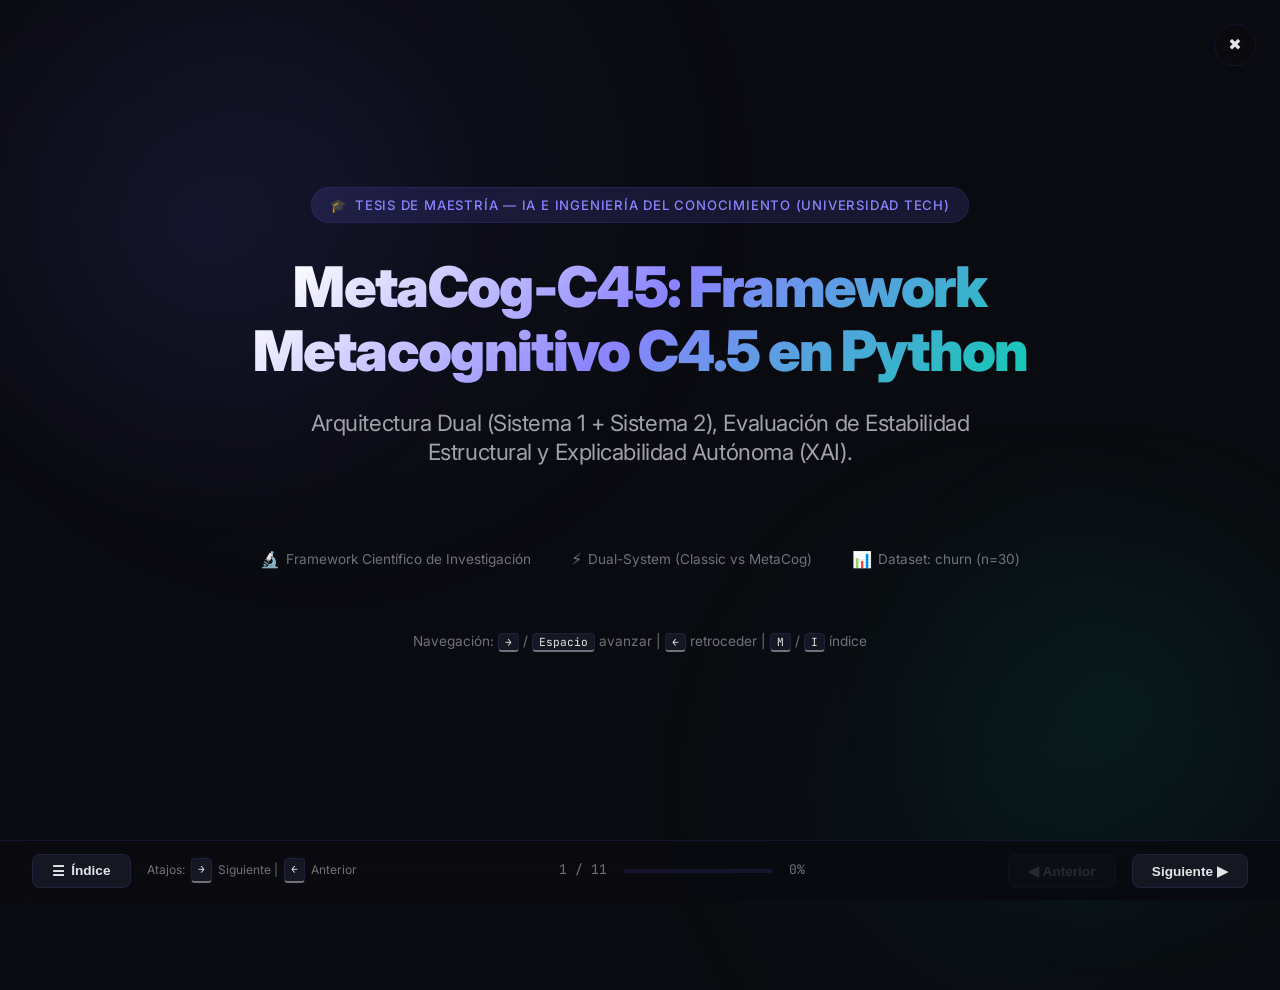
==== commit cd12dc53: "docs: actualizar filiacion institucional a Docente Catedratico en Unicordoba y objetivo a Maestria e" ====
--- a/web_verification/presentacion.html
+++ b/web_verification/presentacion.html
@@ -25,7 +25,7 @@
       <!-- ==================== SLIDE 1: PORTADA ==================== -->
       <section class="slide slide-cover">
         <div class="hero-badge">
-          <span class="icon">🎓</span> Tesis de Maestría — IA e Ingeniería del Conocimiento
+          <span class="icon">🎓</span> Tesis de Maestría — IA e Ingeniería del Conocimiento (Universidad TECH)
         </div>
         <h1>MetaCog-C45: Framework Metacognitivo C4.5 en Python</h1>
         <h2>Arquitectura Dual (Sistema 1 + Sistema 2), Evaluación de Estabilidad Estructural y Explicabilidad Autónoma (XAI).</h2>
